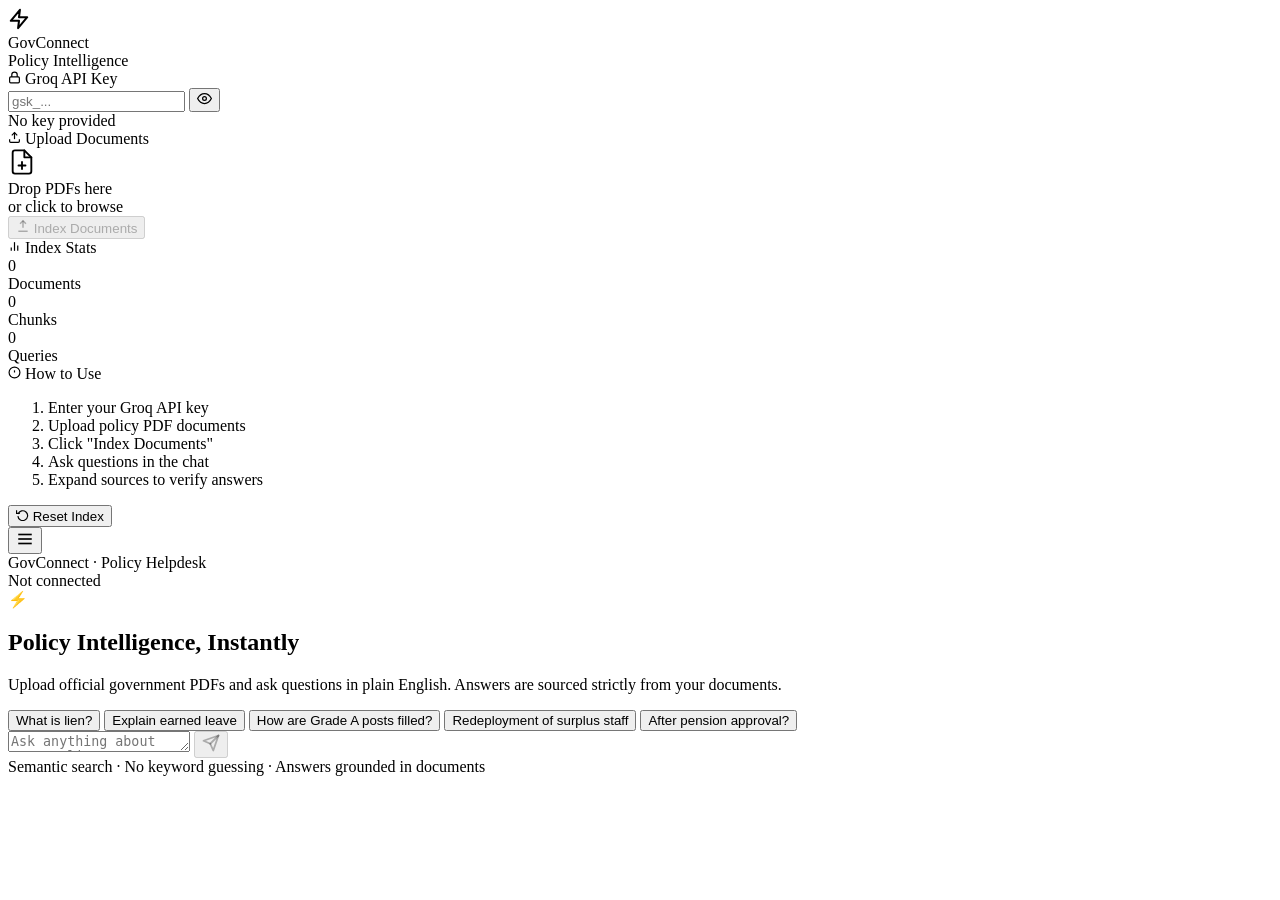
==== frontend/index.html @ e212e443 "Add initial HTML structure for GovConnect app" ====
<!DOCTYPE html>
<html lang="en">
<head>
  <meta charset="UTF-8" />
  <meta name="viewport" content="width=device-width, initial-scale=1.0" />
  <title>GovConnect · Policy Helpdesk</title>
  <link rel="stylesheet" href="style.css" />
  <link rel="preconnect" href="https://fonts.googleapis.com" />
  <link rel="preconnect" href="https://fonts.gstatic.com" crossorigin />
  <link href="https://fonts.googleapis.com/css2?family=Syne:wght@400;500;600;700;800&family=DM+Mono:wght@300;400;500&family=Outfit:wght@300;400;500;600&display=swap" rel="stylesheet" />
</head>
<body>

  <!-- ░░ NOISE OVERLAY ░░ -->
  <div class="noise" aria-hidden="true"></div>

  <!-- ░░ SIDEBAR ░░ -->
  <aside class="sidebar" id="sidebar">

    <div class="sidebar-top">
      <div class="brand">
        <div class="brand-icon">
          <svg width="22" height="22" viewBox="0 0 24 24" fill="none" stroke="currentColor" stroke-width="2.2" stroke-linecap="round" stroke-linejoin="round"><path d="M13 2L3 14h9l-1 8 10-12h-9l1-8z"/></svg>
        </div>
        <div>
          <div class="brand-name">GovConnect</div>
          <div class="brand-tag">Policy Intelligence</div>
        </div>
      </div>
    </div>

    <!-- API Key -->
    <div class="sidebar-section">
      <div class="section-label">
        <svg width="13" height="13" viewBox="0 0 24 24" fill="none" stroke="currentColor" stroke-width="2.2"><rect x="3" y="11" width="18" height="11" rx="2"/><path d="M7 11V7a5 5 0 0 1 10 0v4"/></svg>
        Groq API Key
      </div>
      <div class="key-input-wrap">
        <input type="password" id="apiKeyInput" class="key-input" placeholder="gsk_..." autocomplete="off" />
        <button class="key-toggle" id="keyToggle" title="Show/hide key">
          <svg id="eyeIcon" width="15" height="15" viewBox="0 0 24 24" fill="none" stroke="currentColor" stroke-width="2" stroke-linecap="round"><path d="M1 12s4-8 11-8 11 8 11 8-4 8-11 8-11-8-11-8z"/><circle cx="12" cy="12" r="3"/></svg>
        </button>
      </div>
      <div class="key-status" id="keyStatus">
        <span class="dot"></span> No key provided
      </div>
    </div>

    <div class="sidebar-divider"></div>

    <!-- Upload -->
    <div class="sidebar-section">
      <div class="section-label">
        <svg width="13" height="13" viewBox="0 0 24 24" fill="none" stroke="currentColor" stroke-width="2.2"><path d="M21 15v4a2 2 0 0 1-2 2H5a2 2 0 0 1-2-2v-4"/><polyline points="17 8 12 3 7 8"/><line x1="12" y1="3" x2="12" y2="15"/></svg>
        Upload Documents
      </div>
      <div class="upload-zone" id="uploadZone">
        <div class="upload-icon">
          <svg width="28" height="28" viewBox="0 0 24 24" fill="none" stroke="currentColor" stroke-width="1.6" stroke-linecap="round" stroke-linejoin="round"><path d="M14 2H6a2 2 0 0 0-2 2v16a2 2 0 0 0 2 2h12a2 2 0 0 0 2-2V8z"/><polyline points="14 2 14 8 20 8"/><line x1="12" y1="18" x2="12" y2="12"/><line x1="9" y1="15" x2="15" y2="15"/></svg>
        </div>
        <div class="upload-text">Drop PDFs here</div>
        <div class="upload-sub">or click to browse</div>
        <input type="file" id="fileInput" multiple accept=".pdf" style="display:none;" />
      </div>
      <button class="upload-btn" id="uploadBtn" disabled>
        <svg width="14" height="14" viewBox="0 0 24 24" fill="none" stroke="currentColor" stroke-width="2.5"><polyline points="17 8 12 3 7 8"/><line x1="12" y1="3" x2="12" y2="15"/><path d="M20 21H4"/></svg>
        Index Documents
      </button>
      <div id="uploadProgress" class="upload-progress" style="display:none;">
        <div class="progress-bar"><div class="progress-fill" id="progressFill"></div></div>
        <div class="progress-label" id="progressLabel">Processing…</div>
      </div>
      <div id="docList" class="doc-list"></div>
    </div>

    <div class="sidebar-divider"></div>

    <!-- Stats -->
    <div class="sidebar-section">
      <div class="section-label">
        <svg width="13" height="13" viewBox="0 0 24 24" fill="none" stroke="currentColor" stroke-width="2.2"><line x1="18" y1="20" x2="18" y2="10"/><line x1="12" y1="20" x2="12" y2="4"/><line x1="6" y1="20" x2="6" y2="14"/></svg>
        Index Stats
      </div>
      <div class="stats-grid">
        <div class="stat-card">
          <div class="stat-val" id="statDocs">0</div>
          <div class="stat-lbl">Documents</div>
        </div>
        <div class="stat-card">
          <div class="stat-val" id="statChunks">0</div>
          <div class="stat-lbl">Chunks</div>
        </div>
        <div class="stat-card">
          <div class="stat-val" id="statQueries">0</div>
          <div class="stat-lbl">Queries</div>
        </div>
      </div>
    </div>

    <div class="sidebar-divider"></div>

    <!-- Instructions -->
    <div class="sidebar-section">
      <div class="section-label">
        <svg width="13" height="13" viewBox="0 0 24 24" fill="none" stroke="currentColor" stroke-width="2.2"><circle cx="12" cy="12" r="10"/><line x1="12" y1="8" x2="12" y2="12"/><line x1="12" y1="16" x2="12.01" y2="16"/></svg>
        How to Use
      </div>
      <ol class="instructions">
        <li>Enter your Groq API key</li>
        <li>Upload policy PDF documents</li>
        <li>Click "Index Documents"</li>
        <li>Ask questions in the chat</li>
        <li>Expand sources to verify answers</li>
      </ol>
    </div>

    <!-- Reset -->
    <div class="sidebar-bottom">
      <button class="reset-btn" id="resetBtn">
        <svg width="13" height="13" viewBox="0 0 24 24" fill="none" stroke="currentColor" stroke-width="2.2"><polyline points="1 4 1 10 7 10"/><path d="M3.51 15a9 9 0 1 0 .49-3.93"/></svg>
        Reset Index
      </button>
    </div>

  </aside>

  <!-- ░░ MAIN ░░ -->
  <main class="main">

    <!-- Top bar -->
    <header class="topbar">
      <button class="sidebar-toggle" id="sidebarToggle" title="Toggle sidebar">
        <svg width="18" height="18" viewBox="0 0 24 24" fill="none" stroke="currentColor" stroke-width="2.2"><line x1="3" y1="6" x2="21" y2="6"/><line x1="3" y1="12" x2="21" y2="12"/><line x1="3" y1="18" x2="21" y2="18"/></svg>
      </button>
      <div class="topbar-title">
        <span class="topbar-brand">GovConnect</span>
        <span class="topbar-sep">·</span>
        <span class="topbar-sub">Policy Helpdesk</span>
      </div>
      <div class="topbar-status" id="topbarStatus">
        <span class="status-dot offline" id="statusDot"></span>
        <span id="statusText">Not connected</span>
      </div>
    </header>

    <!-- Chat window -->
    <div class="chat-window" id="chatWindow">
      <!-- Welcome state -->
      <div class="welcome" id="welcomeState">
        <div class="welcome-glyph">⚡</div>
        <h2 class="welcome-title">Policy Intelligence, Instantly</h2>
        <p class="welcome-desc">Upload official government PDFs and ask questions in plain English. Answers are sourced strictly from your documents.</p>
        <div class="sample-queries" id="sampleQueries">
          <button class="sample-chip" data-q="What is lien?">What is lien?</button>
          <button class="sample-chip" data-q="Explain earned leave">Explain earned leave</button>
          <button class="sample-chip" data-q="How are Grade A posts filled?">How are Grade A posts filled?</button>
          <button class="sample-chip" data-q="Steps for redeployment of surplus staff">Redeployment of surplus staff</button>
          <button class="sample-chip" data-q="What happens after pension approval?">After pension approval?</button>
        </div>
      </div>

      <!-- Messages -->
      <div class="messages" id="messages"></div>
    </div>

    <!-- Input area -->
    <div class="input-area">
      <div class="input-wrap">
        <textarea
          id="queryInput"
          class="query-input"
          placeholder="Ask anything about your policy documents…"
          rows="1"
          autocomplete="off"
        ></textarea>
        <button class="send-btn" id="sendBtn" disabled title="Send">
          <svg width="18" height="18" viewBox="0 0 24 24" fill="none" stroke="currentColor" stroke-width="2.4" stroke-linecap="round" stroke-linejoin="round"><line x1="22" y1="2" x2="11" y2="13"/><polygon points="22 2 15 22 11 13 2 9 22 2"/></svg>
        </button>
      </div>
      <div class="input-hint">Semantic search · No keyword guessing · Answers grounded in documents</div>
    </div>

  </main>

  <script src="script.js"></script>
</body>
</html>
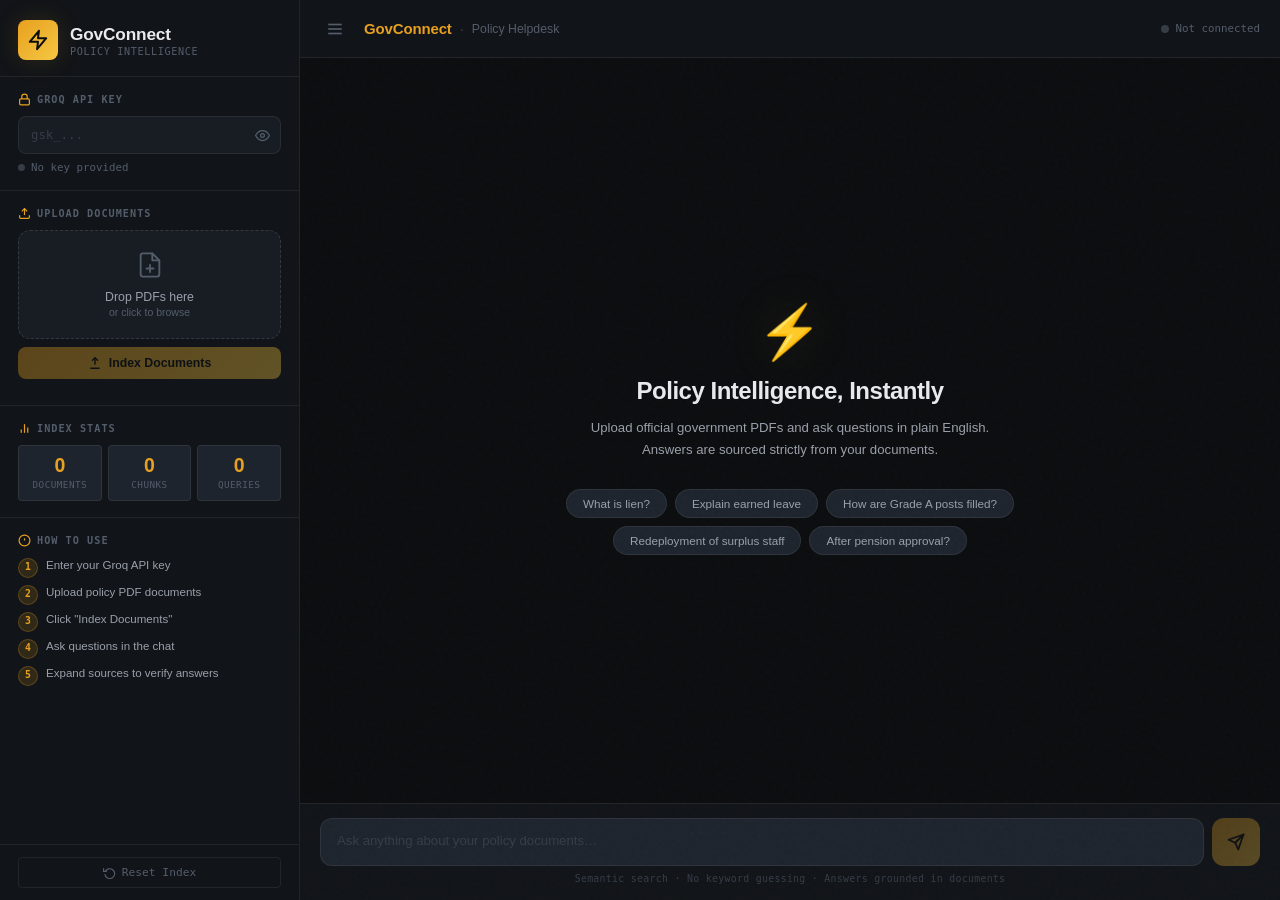
==== commit eb2a1621: "Update stylesheet and script links to relative paths" ====
--- a/frontend/index.html
+++ b/frontend/index.html
@@ -4,7 +4,7 @@
   <meta charset="UTF-8" />
   <meta name="viewport" content="width=device-width, initial-scale=1.0" />
   <title>GovConnect · Policy Helpdesk</title>
-  <link rel="stylesheet" href="style.css" />
+  <link rel="stylesheet" href="./style.css">
   <link rel="preconnect" href="https://fonts.googleapis.com" />
   <link rel="preconnect" href="https://fonts.gstatic.com" crossorigin />
   <link href="https://fonts.googleapis.com/css2?family=Syne:wght@400;500;600;700;800&family=DM+Mono:wght@300;400;500&family=Outfit:wght@300;400;500;600&display=swap" rel="stylesheet" />
@@ -181,7 +181,6 @@
     </div>
 
   </main>
-
-  <script src="script.js"></script>
+<script src="./script.js"></script>
 </body>
 </html>
--- a/frontend/style.css
+++ b/frontend/style.css
@@ -0,0 +1,674 @@
+*, *::before, *::after { box-sizing: border-box; margin: 0; padding: 0; }
+html { font-size: 15px; -webkit-font-smoothing: antialiased; }
+button { cursor: pointer; font-family: inherit; }
+textarea, input { font-family: inherit; }
+
+/* ── Variables ── */
+:root {
+  --bg-0:           #0b0d0f;
+  --bg-1:           #111418;
+  --bg-2:           #181d24;
+  --bg-3:           #1e242d;
+  --bg-4:           #242b36;
+  --border:         rgba(255,255,255,0.07);
+  --border-bright:  rgba(255,255,255,0.12);
+  --amber:          #e8a020;
+  --amber-dim:      #c48318;
+  --amber-glow:     rgba(232,160,32,0.15);
+  --amber-glow-sm:  rgba(232,160,32,0.08);
+  --cyan:           #38bdf8;
+  --green:          #4ade80;
+  --red:            #f87171;
+  --text-1:         #e8eaed;
+  --text-2:         #9aa0ab;
+  --text-3:         #545d6b;
+  --text-4:         #363d47;
+  --radius-xs:      4px;
+  --radius-sm:      8px;
+  --radius-md:      12px;
+  --radius-lg:      18px;
+  --radius-xl:      24px;
+  --shadow-sm:      0 2px 8px rgba(0,0,0,0.4);
+  --shadow-md:      0 4px 20px rgba(0,0,0,0.5);
+  --shadow-lg:      0 8px 40px rgba(0,0,0,0.7);
+  --sidebar-w:      300px;
+  --topbar-h:       58px;
+  --font-display:   'Syne', sans-serif;
+  --font-body:      'Outfit', sans-serif;
+  --font-mono:      'DM Mono', monospace;
+  --transition:     all 0.18s ease;
+}
+
+/* ── Noise overlay ── */
+.noise {
+  position: fixed; inset: 0; z-index: 0;
+  pointer-events: none;
+  background-image: url("data:image/svg+xml,%3Csvg viewBox='0 0 256 256' xmlns='http://www.w3.org/2000/svg'%3E%3Cfilter id='n'%3E%3CfeTurbulence type='fractalNoise' baseFrequency='0.9' numOctaves='4' stitchTiles='stitch'/%3E%3C/filter%3E%3Crect width='100%25' height='100%25' filter='url(%23n)' opacity='0.035'/%3E%3C/svg%3E");
+  opacity: 0.6;
+}
+
+/* ── Body ── */
+body {
+  display: flex;
+  height: 100vh;
+  overflow: hidden;
+  background: var(--bg-0);
+  color: var(--text-1);
+  font-family: var(--font-body);
+  position: relative;
+  z-index: 1;
+}
+
+/* ══════════════════════════════════════════
+   SIDEBAR
+══════════════════════════════════════════ */
+.sidebar {
+  width: var(--sidebar-w);
+  flex-shrink: 0;
+  height: 100vh;
+  background: var(--bg-1);
+  border-right: 1px solid var(--border);
+  display: flex;
+  flex-direction: column;
+  overflow-y: auto;
+  overflow-x: hidden;
+  transition: transform 0.25s cubic-bezier(0.4,0,0.2,1);
+  position: relative;
+  z-index: 10;
+  scrollbar-width: thin;
+  scrollbar-color: var(--bg-4) transparent;
+}
+.sidebar::-webkit-scrollbar { width: 4px; }
+.sidebar::-webkit-scrollbar-thumb { background: var(--bg-4); border-radius: 2px; }
+.sidebar.collapsed { transform: translateX(calc(-1 * var(--sidebar-w))); }
+
+/* Brand */
+.sidebar-top {
+  padding: 20px 18px 16px;
+  border-bottom: 1px solid var(--border);
+  flex-shrink: 0;
+}
+.brand {
+  display: flex;
+  align-items: center;
+  gap: 12px;
+}
+.brand-icon {
+  width: 40px; height: 40px;
+  background: linear-gradient(135deg, var(--amber), #f5c842);
+  border-radius: var(--radius-sm);
+  display: flex; align-items: center; justify-content: center;
+  color: #0b0d0f;
+  box-shadow: 0 0 24px var(--amber-glow);
+  flex-shrink: 0;
+}
+.brand-name {
+  font-family: var(--font-display);
+  font-size: 1.15rem;
+  font-weight: 700;
+  color: var(--text-1);
+  letter-spacing: -0.01em;
+}
+.brand-tag {
+  font-size: 0.68rem;
+  color: var(--text-3);
+  letter-spacing: 0.06em;
+  text-transform: uppercase;
+  font-family: var(--font-mono);
+  margin-top: 1px;
+}
+
+/* Section */
+.sidebar-section {
+  padding: 16px 18px;
+  flex-shrink: 0;
+}
+.sidebar-divider { border-top: 1px solid var(--border); }
+.section-label {
+  display: flex;
+  align-items: center;
+  gap: 6px;
+  font-size: 0.68rem;
+  font-weight: 600;
+  letter-spacing: 0.1em;
+  text-transform: uppercase;
+  color: var(--text-3);
+  font-family: var(--font-mono);
+  margin-bottom: 10px;
+}
+.section-label svg { color: var(--amber); flex-shrink: 0; }
+
+/* API key */
+.key-input-wrap {
+  display: flex;
+  align-items: center;
+  background: var(--bg-2);
+  border: 1px solid var(--border);
+  border-radius: var(--radius-sm);
+  overflow: hidden;
+  transition: border-color .18s;
+}
+.key-input-wrap:focus-within {
+  border-color: var(--amber);
+  box-shadow: 0 0 0 3px var(--amber-glow-sm);
+}
+.key-input {
+  flex: 1; padding: 9px 12px;
+  background: transparent; border: none; outline: none;
+  color: var(--text-1); font-size: 0.82rem;
+  font-family: var(--font-mono);
+}
+.key-input::placeholder { color: var(--text-4); }
+.key-toggle {
+  width: 36px; height: 36px;
+  background: none; border: none;
+  color: var(--text-3);
+  display: flex; align-items: center; justify-content: center;
+  transition: color .15s;
+}
+.key-toggle:hover { color: var(--amber); }
+.key-status {
+  display: flex;
+  align-items: center;
+  gap: 6px;
+  font-size: 0.72rem;
+  color: var(--text-3);
+  font-family: var(--font-mono);
+  margin-top: 7px;
+}
+.key-status .dot {
+  width: 7px; height: 7px;
+  border-radius: 50%;
+  background: var(--text-4);
+  flex-shrink: 0;
+}
+.key-status.active .dot {
+  background: var(--green);
+  box-shadow: 0 0 6px rgba(74,222,128,0.5);
+  animation: pulse-dot 2s infinite;
+}
+.key-status.active { color: var(--green); }
+
+/* Upload zone */
+.upload-zone {
+  border: 1.5px dashed var(--border-bright);
+  border-radius: var(--radius-md);
+  padding: 20px 12px;
+  text-align: center;
+  cursor: pointer;
+  transition: var(--transition);
+  background: var(--bg-2);
+  position: relative;
+}
+.upload-zone:hover, .upload-zone.drag-over {
+  border-color: var(--amber);
+  background: var(--amber-glow-sm);
+}
+.upload-icon { color: var(--text-3); margin-bottom: 8px; }
+.upload-zone:hover .upload-icon, .upload-zone.drag-over .upload-icon { color: var(--amber); }
+.upload-text {
+  font-size: 0.82rem;
+  font-weight: 500;
+  color: var(--text-2);
+}
+.upload-sub { font-size: 0.7rem; color: var(--text-3); margin-top: 2px; }
+
+.upload-btn {
+  width: 100%; margin-top: 8px;
+  display: flex; align-items: center; justify-content: center; gap: 7px;
+  padding: 9px 14px;
+  background: linear-gradient(135deg, var(--amber), #f5c842);
+  color: #0b0d0f;
+  border: none; border-radius: var(--radius-sm);
+  font-size: 0.82rem; font-weight: 700;
+  font-family: var(--font-body);
+  transition: opacity .15s, transform .1s, box-shadow .15s;
+  box-shadow: 0 0 18px var(--amber-glow);
+}
+.upload-btn:hover:not(:disabled) {
+  opacity: 0.9; transform: translateY(-1px);
+  box-shadow: 0 0 28px var(--amber-glow);
+}
+.upload-btn:disabled { opacity: 0.35; cursor: not-allowed; box-shadow: none; }
+
+/* Progress */
+.upload-progress { margin-top: 10px; }
+.progress-bar {
+  height: 3px; background: var(--bg-4);
+  border-radius: 2px; overflow: hidden;
+}
+.progress-fill {
+  height: 100%;
+  background: linear-gradient(90deg, var(--amber), #f5c842);
+  border-radius: 2px;
+  width: 0%;
+  transition: width 0.4s ease;
+  animation: shimmer 1.5s infinite;
+}
+@keyframes shimmer {
+  0% { filter: brightness(1); }
+  50% { filter: brightness(1.3); }
+  100% { filter: brightness(1); }
+}
+.progress-label {
+  font-size: 0.7rem; color: var(--text-3); margin-top: 5px;
+  font-family: var(--font-mono);
+}
+
+/* Doc list */
+.doc-list { margin-top: 10px; display: flex; flex-direction: column; gap: 5px; }
+.doc-item {
+  display: flex; align-items: center; gap: 8px;
+  background: var(--bg-3); border: 1px solid var(--border);
+  border-radius: var(--radius-xs);
+  padding: 7px 10px;
+  font-size: 0.76rem;
+  animation: fadeUp 0.25s ease;
+}
+.doc-item-icon { color: var(--amber); flex-shrink: 0; font-size: 0.85rem; }
+.doc-item-name {
+  flex: 1; color: var(--text-2);
+  overflow: hidden; text-overflow: ellipsis; white-space: nowrap;
+}
+.doc-item-badge {
+  font-size: 0.65rem; font-family: var(--font-mono);
+  background: var(--amber-glow); border: 1px solid rgba(232,160,32,0.2);
+  color: var(--amber); padding: 2px 6px; border-radius: 20px;
+  white-space: nowrap; flex-shrink: 0;
+}
+
+/* Stats */
+.stats-grid {
+  display: grid; grid-template-columns: repeat(3, 1fr); gap: 6px;
+}
+.stat-card {
+  background: var(--bg-3); border: 1px solid var(--border);
+  border-radius: var(--radius-xs);
+  padding: 10px 6px; text-align: center;
+}
+.stat-val {
+  font-family: var(--font-display);
+  font-size: 1.3rem; font-weight: 700;
+  color: var(--amber); line-height: 1;
+}
+.stat-lbl {
+  font-size: 0.62rem; color: var(--text-3);
+  font-family: var(--font-mono); margin-top: 3px;
+  text-transform: uppercase; letter-spacing: 0.05em;
+}
+
+/* Instructions */
+.instructions {
+  list-style: none;
+  display: flex; flex-direction: column; gap: 6px;
+}
+.instructions li {
+  display: flex; align-items: flex-start; gap: 8px;
+  font-size: 0.77rem; color: var(--text-2); line-height: 1.5;
+  counter-increment: step;
+}
+.instructions { counter-reset: step; }
+.instructions li::before {
+  content: counter(step);
+  min-width: 20px; height: 20px;
+  background: var(--amber-glow); border: 1px solid rgba(232,160,32,0.25);
+  border-radius: 50%;
+  font-size: 0.65rem; font-weight: 700; color: var(--amber);
+  font-family: var(--font-mono);
+  display: flex; align-items: center; justify-content: center;
+  flex-shrink: 0; margin-top: 1px;
+}
+
+/* Reset btn */
+.sidebar-bottom {
+  margin-top: auto; padding: 12px 18px;
+  border-top: 1px solid var(--border);
+  flex-shrink: 0;
+}
+.reset-btn {
+  width: 100%;
+  display: flex; align-items: center; justify-content: center; gap: 6px;
+  padding: 8px 12px;
+  background: transparent;
+  border: 1px solid var(--border); border-radius: var(--radius-xs);
+  font-size: 0.75rem; color: var(--text-3);
+  transition: var(--transition);
+  font-family: var(--font-mono);
+}
+.reset-btn:hover {
+  border-color: var(--red);
+  color: var(--red);
+}
+
+/* ══════════════════════════════════════════
+   MAIN AREA
+══════════════════════════════════════════ */
+.main {
+  flex: 1;
+  display: flex; flex-direction: column;
+  height: 100vh; overflow: hidden;
+  min-width: 0;
+}
+
+/* Topbar */
+.topbar {
+  height: var(--topbar-h);
+  flex-shrink: 0;
+  display: flex; align-items: center; gap: 14px;
+  padding: 0 20px;
+  background: var(--bg-1);
+  border-bottom: 1px solid var(--border);
+  position: relative; z-index: 5;
+}
+.sidebar-toggle {
+  background: none; border: none; color: var(--text-3);
+  padding: 6px; border-radius: var(--radius-xs);
+  display: flex; align-items: center;
+  transition: color .15s, background .15s;
+}
+.sidebar-toggle:hover { color: var(--text-1); background: var(--bg-3); }
+.topbar-title {
+  display: flex; align-items: center; gap: 8px;
+  font-family: var(--font-display);
+}
+.topbar-brand {
+  font-size: 1rem; font-weight: 700; color: var(--amber); letter-spacing: -0.01em;
+}
+.topbar-sep { color: var(--text-4); font-size: 1rem; }
+.topbar-sub { font-size: 0.82rem; color: var(--text-3); }
+.topbar-status {
+  margin-left: auto;
+  display: flex; align-items: center; gap: 6px;
+  font-size: 0.72rem; color: var(--text-3); font-family: var(--font-mono);
+}
+.status-dot {
+  width: 8px; height: 8px; border-radius: 50%;
+  flex-shrink: 0;
+}
+.status-dot.offline { background: var(--text-4); }
+.status-dot.online {
+  background: var(--green);
+  box-shadow: 0 0 6px rgba(74,222,128,0.5);
+  animation: pulse-dot 2s infinite;
+}
+.status-dot.busy {
+  background: var(--amber);
+  animation: pulse-dot 0.8s infinite;
+}
+@keyframes pulse-dot {
+  0%,100% { opacity: 1; } 50% { opacity: 0.45; }
+}
+
+/* Chat window */
+.chat-window {
+  flex: 1;
+  overflow-y: auto;
+  padding: 24px 20px;
+  display: flex; flex-direction: column;
+  scrollbar-width: thin; scrollbar-color: var(--bg-4) transparent;
+  scroll-behavior: smooth;
+}
+.chat-window::-webkit-scrollbar { width: 5px; }
+.chat-window::-webkit-scrollbar-thumb { background: var(--bg-4); border-radius: 3px; }
+
+/* Welcome */
+.welcome {
+  flex: 1; display: flex; flex-direction: column;
+  align-items: center; justify-content: center;
+  text-align: center; padding: 2rem;
+  animation: fadeIn 0.5s ease;
+}
+.welcome-glyph {
+  font-size: 3.5rem; line-height: 1;
+  margin-bottom: 18px;
+  filter: drop-shadow(0 0 24px var(--amber-glow));
+}
+.welcome-title {
+  font-family: var(--font-display);
+  font-size: 1.6rem; font-weight: 700;
+  color: var(--text-1); letter-spacing: -0.02em;
+  line-height: 1.2; margin-bottom: 12px;
+}
+.welcome-desc {
+  font-size: 0.88rem; color: var(--text-2);
+  max-width: 440px; line-height: 1.65; margin-bottom: 28px;
+}
+.sample-queries {
+  display: flex; flex-wrap: wrap; gap: 8px; justify-content: center;
+  max-width: 520px;
+}
+.sample-chip {
+  background: var(--bg-3); border: 1px solid var(--border);
+  border-radius: 20px; padding: 7px 16px;
+  font-size: 0.78rem; color: var(--text-2);
+  transition: var(--transition);
+  font-family: var(--font-body);
+}
+.sample-chip:hover {
+  border-color: var(--amber); color: var(--amber);
+  background: var(--amber-glow-sm);
+}
+
+/* Messages */
+.messages {
+  display: flex; flex-direction: column; gap: 18px;
+}
+
+/* Message row */
+.msg-row {
+  display: flex; gap: 11px; align-items: flex-end;
+  animation: fadeUp 0.22s ease;
+}
+.msg-row.user { flex-direction: row-reverse; }
+
+/* Avatars */
+.msg-avatar {
+  width: 32px; height: 32px; border-radius: 50%;
+  display: flex; align-items: center; justify-content: center;
+  font-size: 0.85rem; flex-shrink: 0;
+}
+.msg-avatar.ai {
+  background: linear-gradient(135deg, #1a3350, #1e4a74);
+  border: 1px solid rgba(56,189,248,0.2);
+  box-shadow: 0 0 12px rgba(56,189,248,0.1);
+}
+.msg-avatar.user {
+  background: linear-gradient(135deg, #3d2400, #6b4100);
+  border: 1px solid rgba(232,160,32,0.3);
+}
+
+/* Bubbles */
+.msg-bubble-wrap { max-width: 74%; display: flex; flex-direction: column; gap: 4px; }
+.msg-row.user .msg-bubble-wrap { align-items: flex-end; }
+
+.bubble {
+  padding: 12px 16px;
+  border-radius: var(--radius-lg);
+  font-size: 0.87rem; line-height: 1.68;
+  box-shadow: var(--shadow-sm);
+  word-break: break-word;
+}
+.bubble.ai {
+  background: var(--bg-3); border: 1px solid var(--border);
+  color: var(--text-1); border-bottom-left-radius: var(--radius-xs);
+}
+.bubble.user {
+  background: linear-gradient(135deg, #3d2400, #5a3600);
+  border: 1px solid rgba(232,160,32,0.25);
+  color: #f5deb3; border-bottom-right-radius: var(--radius-xs);
+}
+
+.bubble-time {
+  font-size: 0.63rem; color: var(--text-4); font-family: var(--font-mono);
+}
+.msg-row.user .bubble-time { text-align: right; }
+
+/* Source section */
+.source-section {
+  margin-top: 10px;
+  border: 1px solid var(--border);
+  border-radius: var(--radius-sm);
+  overflow: hidden;
+  background: var(--bg-2);
+}
+.source-toggle {
+  display: flex; align-items: center; justify-content: space-between;
+  width: 100%; padding: 9px 12px;
+  background: none; border: none;
+  font-size: 0.74rem; color: var(--amber);
+  font-family: var(--font-mono);
+  cursor: pointer;
+  transition: background .15s;
+}
+.source-toggle:hover { background: var(--amber-glow-sm); }
+.source-toggle-icon {
+  width: 16px; height: 16px; color: var(--amber);
+  transition: transform .2s;
+}
+.source-toggle.open .source-toggle-icon { transform: rotate(180deg); }
+
+.source-body {
+  display: none; padding: 0 12px 12px;
+  border-top: 1px solid var(--border);
+}
+.source-body.open { display: block; }
+
+.source-item {
+  margin-top: 10px;
+  background: var(--bg-1); border: 1px solid var(--border);
+  border-radius: var(--radius-xs);
+  padding: 10px 12px;
+}
+.source-item-header {
+  display: flex; align-items: center; justify-content: space-between;
+  margin-bottom: 6px;
+}
+.source-doc-name {
+  font-size: 0.72rem; font-weight: 600; color: var(--amber);
+  font-family: var(--font-mono);
+  display: flex; align-items: center; gap: 5px;
+}
+.source-score {
+  font-size: 0.68rem; font-family: var(--font-mono);
+  display: flex; align-items: center; gap: 6px;
+}
+.score-bar {
+  width: 60px; height: 3px;
+  background: var(--bg-4); border-radius: 2px; overflow: hidden;
+}
+.score-fill {
+  height: 100%;
+  background: linear-gradient(90deg, var(--amber), #f5c842);
+}
+.score-label { color: var(--text-3); }
+.source-snippet {
+  font-size: 0.75rem; color: var(--text-2); line-height: 1.6;
+  font-family: var(--font-mono);
+  display: -webkit-box; -webkit-line-clamp: 4; -webkit-box-orient: vertical;
+  overflow: hidden;
+}
+
+/* Thinking indicator */
+.thinking-row {
+  display: flex; gap: 11px; align-items: flex-end;
+  animation: fadeUp 0.2s ease;
+}
+.thinking-bubble {
+  background: var(--bg-3); border: 1px solid var(--border);
+  border-radius: var(--radius-lg); border-bottom-left-radius: var(--radius-xs);
+  padding: 13px 18px;
+  display: flex; align-items: center; gap: 10px;
+}
+.thinking-text { font-size: 0.8rem; color: var(--text-3); font-style: italic; }
+.dots { display: flex; gap: 4px; }
+.dots span {
+  width: 7px; height: 7px; border-radius: 50%;
+  background: var(--amber);
+  animation: bounce 1.2s infinite;
+}
+.dots span:nth-child(2) { animation-delay: 0.2s; }
+.dots span:nth-child(3) { animation-delay: 0.4s; }
+@keyframes bounce {
+  0%,80%,100% { transform: translateY(0); opacity: 0.4; }
+  40% { transform: translateY(-7px); opacity: 1; }
+}
+
+/* Fallback message */
+.bubble.fallback {
+  background: rgba(247,113,113,0.06);
+  border-color: rgba(247,113,113,0.2);
+}
+
+/* ══════════════════════════════════════════
+   INPUT AREA
+══════════════════════════════════════════ */
+.input-area {
+  flex-shrink: 0;
+  padding: 14px 20px 16px;
+  border-top: 1px solid var(--border);
+  background: var(--bg-1);
+}
+.input-wrap {
+  display: flex; gap: 8px; align-items: flex-end;
+}
+.query-input {
+  flex: 1;
+  background: var(--bg-3); border: 1.5px solid var(--border);
+  border-radius: var(--radius-md);
+  padding: 12px 16px;
+  color: var(--text-1); font-size: 0.88rem;
+  resize: none; outline: none;
+  min-height: 48px; max-height: 160px;
+  line-height: 1.5;
+  transition: border-color .18s, box-shadow .18s;
+  scrollbar-width: thin;
+}
+.query-input::placeholder { color: var(--text-4); }
+.query-input:focus {
+  border-color: var(--amber);
+  box-shadow: 0 0 0 3px var(--amber-glow-sm);
+}
+.send-btn {
+  width: 48px; height: 48px; flex-shrink: 0;
+  background: linear-gradient(135deg, var(--amber), #f5c842);
+  border: none; border-radius: var(--radius-md);
+  color: #0b0d0f;
+  display: flex; align-items: center; justify-content: center;
+  transition: opacity .15s, transform .1s, box-shadow .15s;
+  box-shadow: 0 0 18px var(--amber-glow);
+}
+.send-btn:hover:not(:disabled) {
+  opacity: 0.9; transform: translateY(-1px);
+  box-shadow: 0 0 28px var(--amber-glow);
+}
+.send-btn:disabled { opacity: 0.3; cursor: not-allowed; box-shadow: none; }
+.input-hint {
+  margin-top: 7px;
+  font-size: 0.66rem; color: var(--text-4);
+  text-align: center; font-family: var(--font-mono);
+  letter-spacing: 0.03em;
+}
+
+/* ══════════════════════════════════════════
+   ANIMATIONS
+══════════════════════════════════════════ */
+@keyframes fadeUp {
+  from { opacity: 0; transform: translateY(10px); }
+  to   { opacity: 1; transform: translateY(0); }
+}
+@keyframes fadeIn {
+  from { opacity: 0; } to { opacity: 1; }
+}
+
+/* ══════════════════════════════════════════
+   RESPONSIVE
+══════════════════════════════════════════ */
+@media (max-width: 768px) {
+  :root { --sidebar-w: 280px; }
+  .sidebar {
+    position: fixed; top: 0; left: 0; height: 100%;
+    z-index: 100; box-shadow: var(--shadow-lg);
+  }
+  .sidebar.collapsed { transform: translateX(-100%); }
+  .topbar-sub { display: none; }
+}
